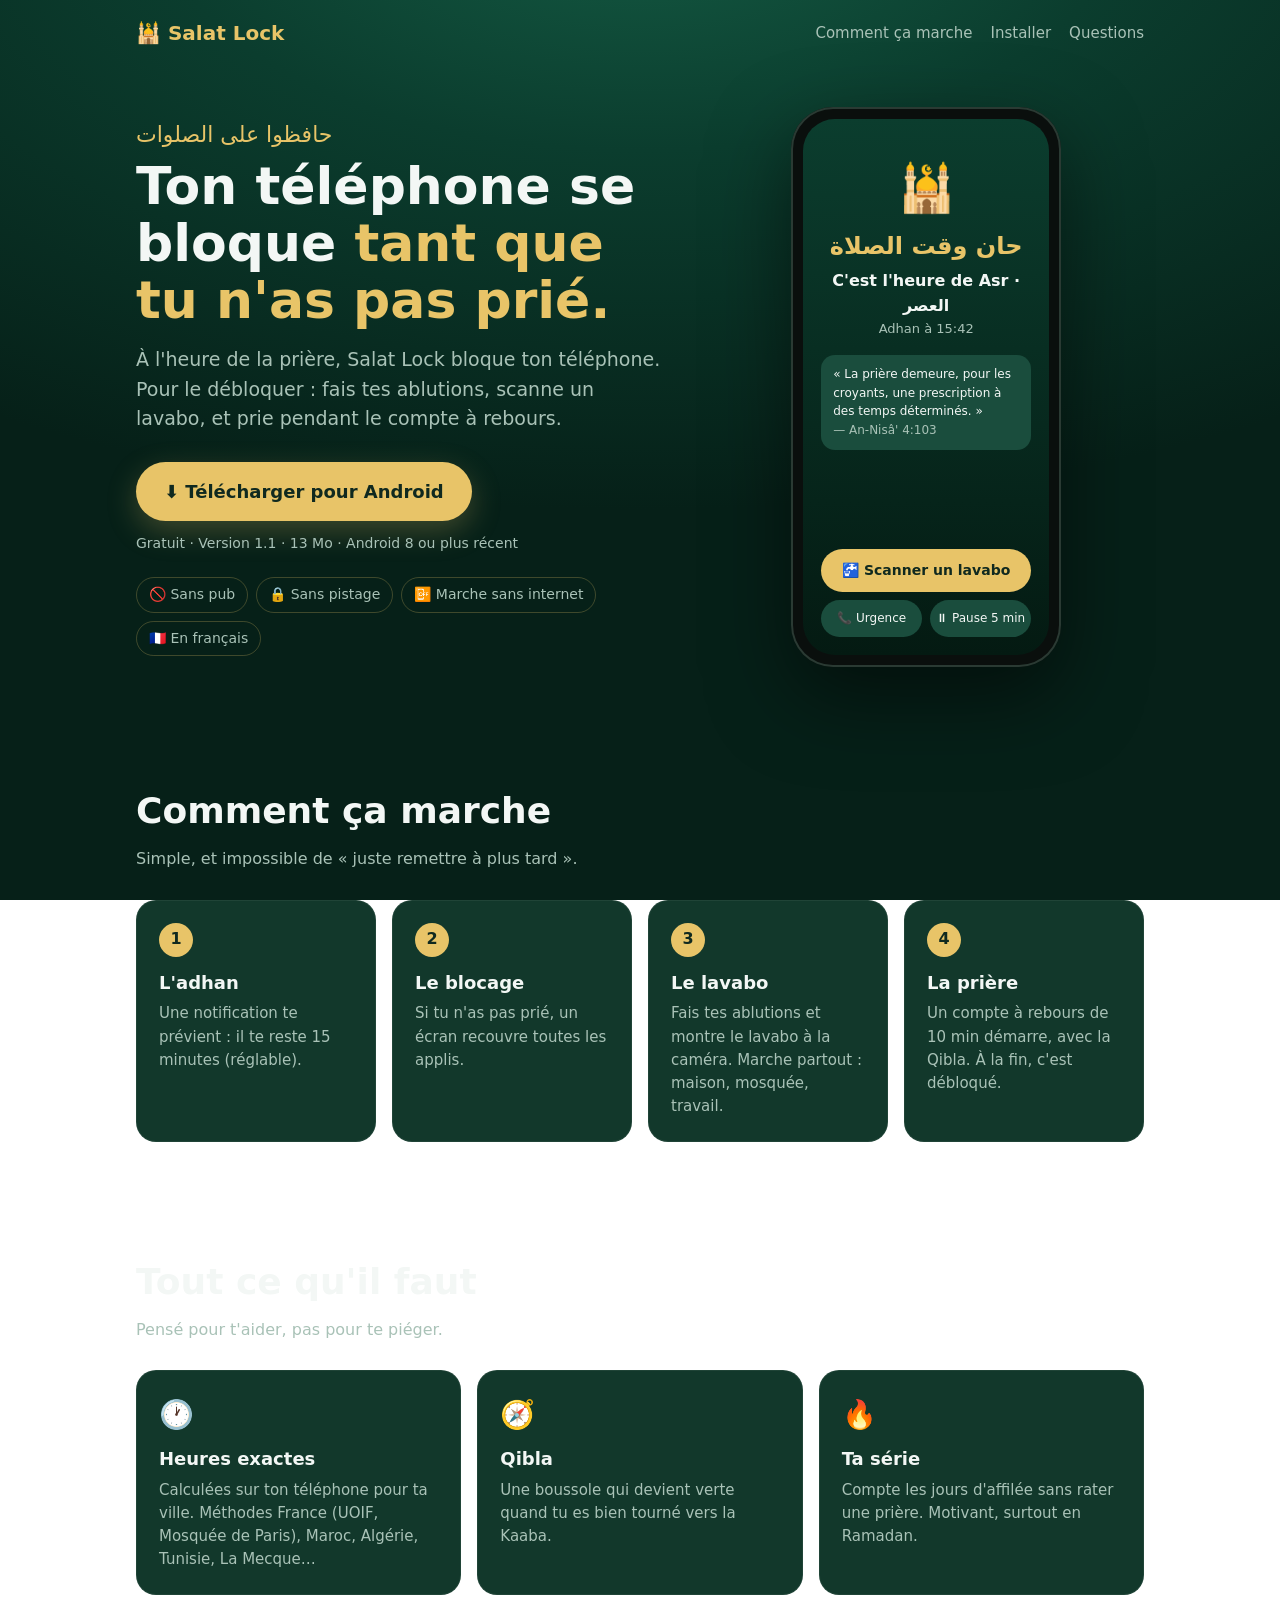
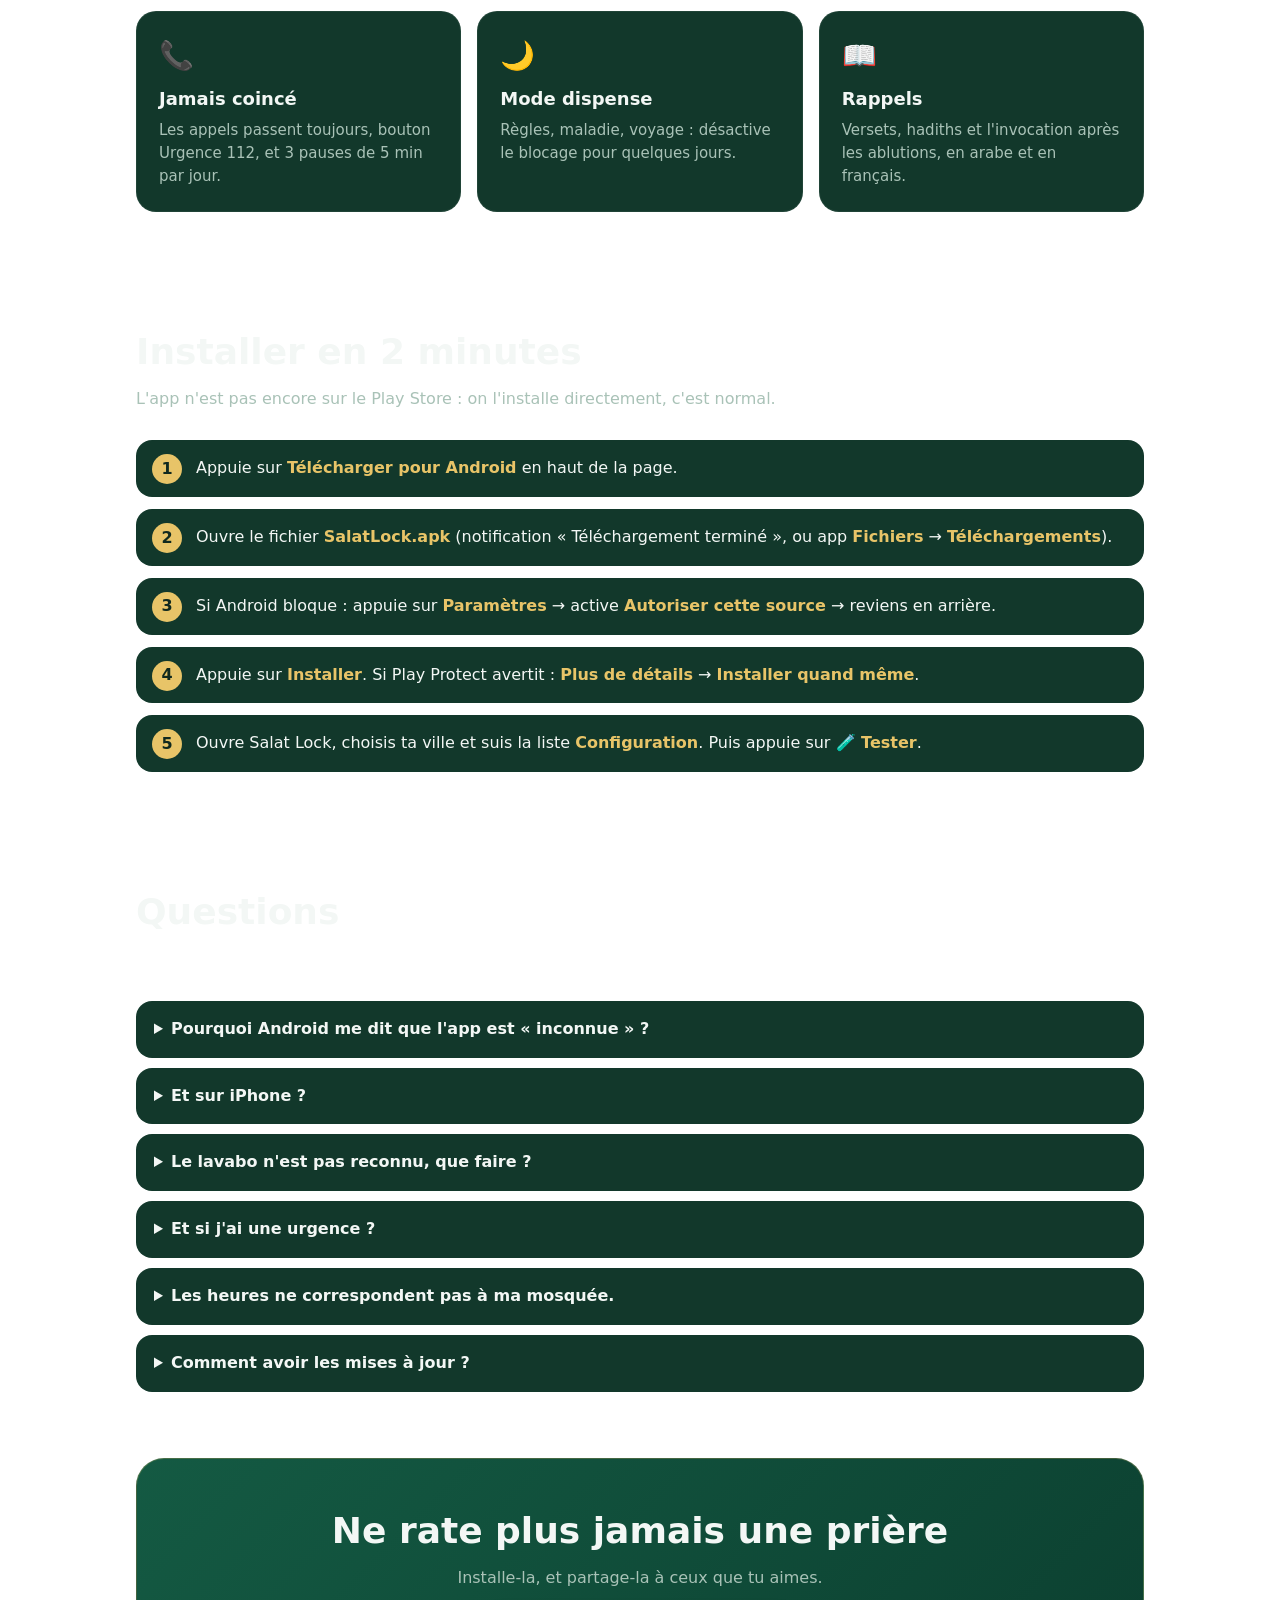
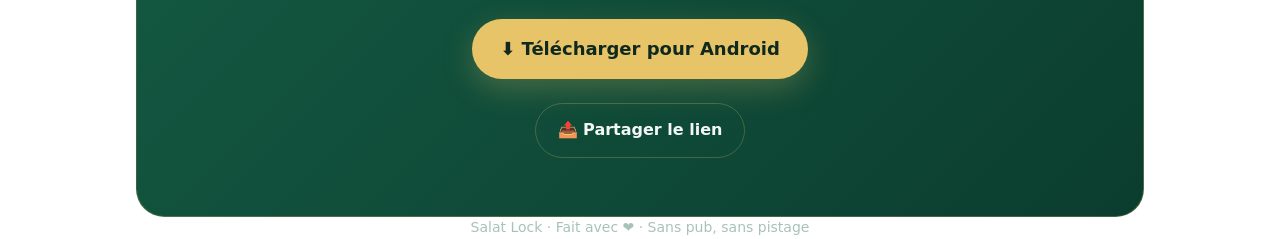
==== docs/index.html @ 30c384b5 "Salat Lock 1.1 : app Android, page de téléchargement, mises à jour Co-Authored-By: Claude Opus 5.5 <" ====
<!doctype html>
<html lang="fr">
<head>
<meta charset="utf-8">
<meta name="viewport" content="width=device-width, initial-scale=1">
<title>Salat Lock</title>
<meta name="description" content="Ton téléphone se bloque tant que tu n'as pas prié. Scanne un lavabo, prie, c'est débloqué. Gratuit, sans pub, sans pistage.">
<meta property="og:title" content="Salat Lock 🕌 — Ne rate plus jamais une prière">
<meta property="og:description" content="Le téléphone se bloque à l'heure de la prière. Pour débloquer : scanne un lavabo, puis prie. Gratuit, sans pub.">
<meta name="theme-color" content="#0B3D2E">
<link rel="icon" href="data:image/svg+xml,<svg xmlns='http://www.w3.org/2000/svg' viewBox='0 0 100 100'><rect width='100' height='100' rx='22' fill='%230B3D2E'/><text x='50' y='70' font-size='60' text-anchor='middle'>🕌</text></svg>">
<style>
  :root {
    --bg: #062018; --bg2: #0B3D2E; --card: #12382B; --gold: #E8C468; --text: #F3F7F5;
    --muted: #A9C2B7; --green: #2E9E6B; --line: rgba(232,196,104,.25);
  }
  * { box-sizing: border-box; }
  html { scroll-behavior: smooth; }
  body {
    margin: 0; font-family: system-ui, -apple-system, "Segoe UI", Roboto, sans-serif;
    background: radial-gradient(1200px 600px at 50% -10%, #145a43 0%, var(--bg2) 40%, var(--bg) 100%) fixed;
    color: var(--text); line-height: 1.55;
  }
  .wrap { max-width: 1040px; margin: 0 auto; padding: 0 16px; }
  header { display: flex; align-items: center; justify-content: space-between; padding: 18px 0; }
  .logo { font-weight: 800; font-size: 20px; color: var(--gold); text-decoration: none; }
  .nav a { color: var(--muted); text-decoration: none; margin-left: 18px; font-size: 15px; }
  .hero { display: grid; grid-template-columns: 1.1fr .9fr; gap: 40px; align-items: center; padding: 40px 0 60px; }
  .ar { font-size: 22px; color: var(--gold); margin: 0 0 6px; }
  h1 { font-size: clamp(32px, 5vw, 52px); line-height: 1.1; margin: 0 0 16px; }
  h1 span { color: var(--gold); }
  .lead { font-size: 19px; color: var(--muted); margin: 0 0 28px; max-width: 34em; }
  .btn {
    display: inline-flex; align-items: center; gap: 10px; background: var(--gold); color: #10291F;
    font-weight: 800; font-size: 18px; padding: 16px 28px; border-radius: 999px; text-decoration: none;
    box-shadow: 0 10px 30px rgba(232,196,104,.25); transition: transform .15s;
  }
  .btn:hover { transform: translateY(-2px); }
  .btn.ghost { background: transparent; color: var(--text); border: 1px solid var(--line); box-shadow: none; font-size: 16px; padding: 14px 22px; }
  .small { font-size: 14px; color: var(--muted); margin-top: 12px; }
  .badges { display: flex; flex-wrap: wrap; gap: 8px; margin-top: 22px; }
  .badge { border: 1px solid var(--line); border-radius: 999px; padding: 6px 12px; font-size: 14px; color: var(--muted); }

  /* Téléphone */
  .phone {
    width: 270px; height: 560px; margin: 0 auto; border-radius: 42px; padding: 12px;
    background: #0a0f0d; box-shadow: 0 30px 80px rgba(0,0,0,.5), inset 0 0 0 2px #2a3a33;
  }
  .screen {
    height: 100%; border-radius: 32px; overflow: hidden; text-align: center; padding: 34px 18px 18px;
    background: linear-gradient(#0B3D2E, #041A12); display: flex; flex-direction: column; align-items: center;
  }
  .screen .em { font-size: 46px; }
  .screen .t1 { color: var(--gold); font-size: 24px; font-weight: 800; margin-top: 4px; }
  .screen .t2 { font-weight: 700; margin-top: 4px; }
  .screen .t3 { color: var(--muted); font-size: 13px; }
  .screen .q { background: #1A4D3D; border-radius: 14px; padding: 10px 12px; font-size: 12px; text-align: left; margin-top: 16px; }
  .screen .b { background: var(--gold); color: #10291F; font-weight: 800; border-radius: 999px; padding: 11px; width: 100%; margin-top: auto; font-size: 14px; }
  .screen .row { display: flex; gap: 8px; width: 100%; margin-top: 8px; }
  .screen .row div { flex: 1; background: #1A4D3D; border-radius: 999px; padding: 9px 0; font-size: 12px; }

  section { padding: 56px 0; }
  h2 { font-size: clamp(26px, 3.5vw, 36px); margin: 0 0 8px; }
  .sub { color: var(--muted); margin: 0 0 28px; }
  .steps { display: grid; grid-template-columns: repeat(4, 1fr); gap: 16px; }
  .card { background: var(--card); border: 1px solid rgba(255,255,255,.06); border-radius: 20px; padding: 22px; }
  .card .n { width: 34px; height: 34px; border-radius: 50%; background: var(--gold); color: #10291F; font-weight: 800; display: grid; place-items: center; margin-bottom: 12px; }
  .card h3 { margin: 0 0 6px; font-size: 18px; }
  .card p { margin: 0; color: var(--muted); font-size: 15px; }
  .feats { display: grid; grid-template-columns: repeat(3, 1fr); gap: 16px; }
  .feats .ic { font-size: 28px; margin-bottom: 8px; }
  ol.install { counter-reset: s; list-style: none; padding: 0; margin: 0; display: grid; gap: 12px; }
  ol.install li { counter-increment: s; background: var(--card); border-radius: 16px; padding: 16px 18px 16px 60px; position: relative; }
  ol.install li::before { content: counter(s); position: absolute; left: 16px; top: 14px; width: 30px; height: 30px; border-radius: 50%; background: var(--gold); color: #10291F; font-weight: 800; display: grid; place-items: center; }
  ol.install b { color: var(--gold); }
  details { background: var(--card); border-radius: 16px; padding: 16px 18px; margin-bottom: 10px; }
  summary { cursor: pointer; font-weight: 700; }
  details p { color: var(--muted); margin: 10px 0 0; }
  .cta { text-align: center; background: linear-gradient(135deg, #145a43, #0B3D2E); border: 1px solid var(--line); border-radius: 28px; padding: 44px 20px; }
  footer { text-align: center; color: var(--muted); font-size: 14px; padding: 30px 0 50px; }
  footer a { color: var(--muted); }

  @media (max-width: 860px) {
    .hero { grid-template-columns: 1fr; text-align: center; padding-top: 16px; }
    .lead { margin-left: auto; margin-right: auto; }
    .badges { justify-content: center; }
    .steps { grid-template-columns: 1fr 1fr; }
    .feats { grid-template-columns: 1fr; }
    .nav { display: none; }
  }
  @media (max-width: 480px) { .steps { grid-template-columns: 1fr; } .btn { width: 100%; justify-content: center; } }
</style>
</head>
<body>
<div class="wrap">
  <header>
    <a class="logo" href="#">🕌 Salat Lock</a>
    <nav class="nav"><a href="#comment">Comment ça marche</a><a href="#installer">Installer</a><a href="#faq">Questions</a></nav>
  </header>

  <div class="hero">
    <div>
      <p class="ar">حافظوا على الصلوات</p>
      <h1>Ton téléphone se bloque <span>tant que tu n'as pas prié.</span></h1>
      <p class="lead">À l'heure de la prière, Salat Lock bloque ton téléphone. Pour le débloquer : fais tes ablutions, scanne un lavabo, et prie pendant le compte à rebours.</p>
      <a class="btn" href="SalatLock.apk" download id="dl">⬇️ Télécharger pour Android</a>
      <p class="small">Gratuit · <span id="ver">Version 1.1</span> · 13 Mo · Android 8 ou plus récent</p>
      <div class="badges">
        <span class="badge">🚫 Sans pub</span><span class="badge">🔒 Sans pistage</span>
        <span class="badge">📴 Marche sans internet</span><span class="badge">🇫🇷 En français</span>
      </div>
    </div>
    <div class="phone" aria-hidden="true">
      <div class="screen">
        <div class="em">🕌</div>
        <div class="t1">حان وقت الصلاة</div>
        <div class="t2">C'est l'heure de Asr · العصر</div>
        <div class="t3">Adhan à 15:42</div>
        <div class="q">« La prière demeure, pour les croyants, une prescription à des temps déterminés. »<br><span style="color:#A9C2B7">— An-Nisâ' 4:103</span></div>
        <div class="b">🚰 Scanner un lavabo</div>
        <div class="row"><div>📞 Urgence</div><div>⏸ Pause 5 min</div></div>
      </div>
    </div>
  </div>
</div>

<section id="comment">
  <div class="wrap">
    <h2>Comment ça marche</h2>
    <p class="sub">Simple, et impossible de « juste remettre à plus tard ».</p>
    <div class="steps">
      <div class="card"><div class="n">1</div><h3>L'adhan</h3><p>Une notification te prévient : il te reste 15 minutes (réglable).</p></div>
      <div class="card"><div class="n">2</div><h3>Le blocage</h3><p>Si tu n'as pas prié, un écran recouvre toutes les applis.</p></div>
      <div class="card"><div class="n">3</div><h3>Le lavabo</h3><p>Fais tes ablutions et montre le lavabo à la caméra. Marche partout : maison, mosquée, travail.</p></div>
      <div class="card"><div class="n">4</div><h3>La prière</h3><p>Un compte à rebours de 10 min démarre, avec la Qibla. À la fin, c'est débloqué.</p></div>
    </div>
  </div>
</section>

<section>
  <div class="wrap">
    <h2>Tout ce qu'il faut</h2>
    <p class="sub">Pensé pour t'aider, pas pour te piéger.</p>
    <div class="feats">
      <div class="card"><div class="ic">🕐</div><h3>Heures exactes</h3><p>Calculées sur ton téléphone pour ta ville. Méthodes France (UOIF, Mosquée de Paris), Maroc, Algérie, Tunisie, La Mecque…</p></div>
      <div class="card"><div class="ic">🧭</div><h3>Qibla</h3><p>Une boussole qui devient verte quand tu es bien tourné vers la Kaaba.</p></div>
      <div class="card"><div class="ic">🔥</div><h3>Ta série</h3><p>Compte les jours d'affilée sans rater une prière. Motivant, surtout en Ramadan.</p></div>
      <div class="card"><div class="ic">📞</div><h3>Jamais coincé</h3><p>Les appels passent toujours, bouton Urgence 112, et 3 pauses de 5 min par jour.</p></div>
      <div class="card"><div class="ic">🌙</div><h3>Mode dispense</h3><p>Règles, maladie, voyage : désactive le blocage pour quelques jours.</p></div>
      <div class="card"><div class="ic">📖</div><h3>Rappels</h3><p>Versets, hadiths et l'invocation après les ablutions, en arabe et en français.</p></div>
    </div>
  </div>
</section>

<section id="installer">
  <div class="wrap">
    <h2>Installer en 2 minutes</h2>
    <p class="sub">L'app n'est pas encore sur le Play Store : on l'installe directement, c'est normal.</p>
    <ol class="install">
      <li>Appuie sur <b>Télécharger pour Android</b> en haut de la page.</li>
      <li>Ouvre le fichier <b>SalatLock.apk</b> (notification « Téléchargement terminé », ou app <b>Fichiers</b> → <b>Téléchargements</b>).</li>
      <li>Si Android bloque : appuie sur <b>Paramètres</b> → active <b>Autoriser cette source</b> → reviens en arrière.</li>
      <li>Appuie sur <b>Installer</b>. Si Play Protect avertit : <b>Plus de détails</b> → <b>Installer quand même</b>.</li>
      <li>Ouvre Salat Lock, choisis ta ville et suis la liste <b>Configuration</b>. Puis appuie sur <b>🧪 Tester</b>.</li>
    </ol>
  </div>
</section>

<section id="faq">
  <div class="wrap">
    <h2>Questions</h2>
    <p class="sub">&nbsp;</p>
    <details><summary>Pourquoi Android me dit que l'app est « inconnue » ?</summary><p>Parce qu'elle ne vient pas du Play Store. Android affiche ce message pour toutes les apps installées comme ça. Salat Lock ne contient ni pub ni pistage et fonctionne sans internet.</p></details>
    <details><summary>Et sur iPhone ?</summary><p>Pas encore. Apple ne permet pas ce type de blocage gratuitement ; une version iPhone arrive bientôt, in shaa Allah.</p></details>
    <details><summary>Le lavabo n'est pas reconnu, que faire ?</summary><p>Recule un peu pour avoir tout le lavabo dans le cadre, avec de la lumière. Tu peux aussi monter la sensibilité dans les Réglages.</p></details>
    <details><summary>Et si j'ai une urgence ?</summary><p>Les appels entrants ne sont jamais bloqués, le bouton Urgence appelle le 112, et tu as 3 pauses de 5 minutes par jour.</p></details>
    <details><summary>Les heures ne correspondent pas à ma mosquée.</summary><p>Dans Réglages, change la méthode de calcul (par exemple UOIF 12° ou Mosquée de Paris en France, Habous au Maroc).</p></details>
    <details><summary>Comment avoir les mises à jour ?</summary><p>L'app te prévient toute seule quand une nouvelle version est disponible. Elle s'installe par-dessus, tes réglages et ta série sont gardés.</p></details>
  </div>
</section>

<div class="wrap">
  <div class="cta">
    <h2>Ne rate plus jamais une prière</h2>
    <p class="sub">Installe-la, et partage-la à ceux que tu aimes.</p>
    <a class="btn" href="SalatLock.apk" download>⬇️ Télécharger pour Android</a>
    <p class="small"><a class="btn ghost" href="#" id="share" style="margin-top:12px">📤 Partager le lien</a></p>
  </div>
</div>

<footer class="wrap">Salat Lock · Fait avec ❤️ · Sans pub, sans pistage</footer>

<script>
  // Affiche la version publiée et active le bouton de partage.
  fetch('version.json?t=' + Date.now()).then(r => r.json()).then(v => {
    document.getElementById('ver').textContent = 'Version ' + v.versionName;
  }).catch(() => {});
  document.getElementById('share').addEventListener('click', e => {
    e.preventDefault();
    const data = { title: 'Salat Lock', text: "Le téléphone se bloque tant que tu n'as pas prié 🕌 Gratuit, sans pub :", url: location.href.split('#')[0] };
    if (navigator.share) navigator.share(data).catch(() => {});
    else { navigator.clipboard.writeText(data.url); e.target.textContent = '✅ Lien copié'; }
  });
</script>
</body>
</html>
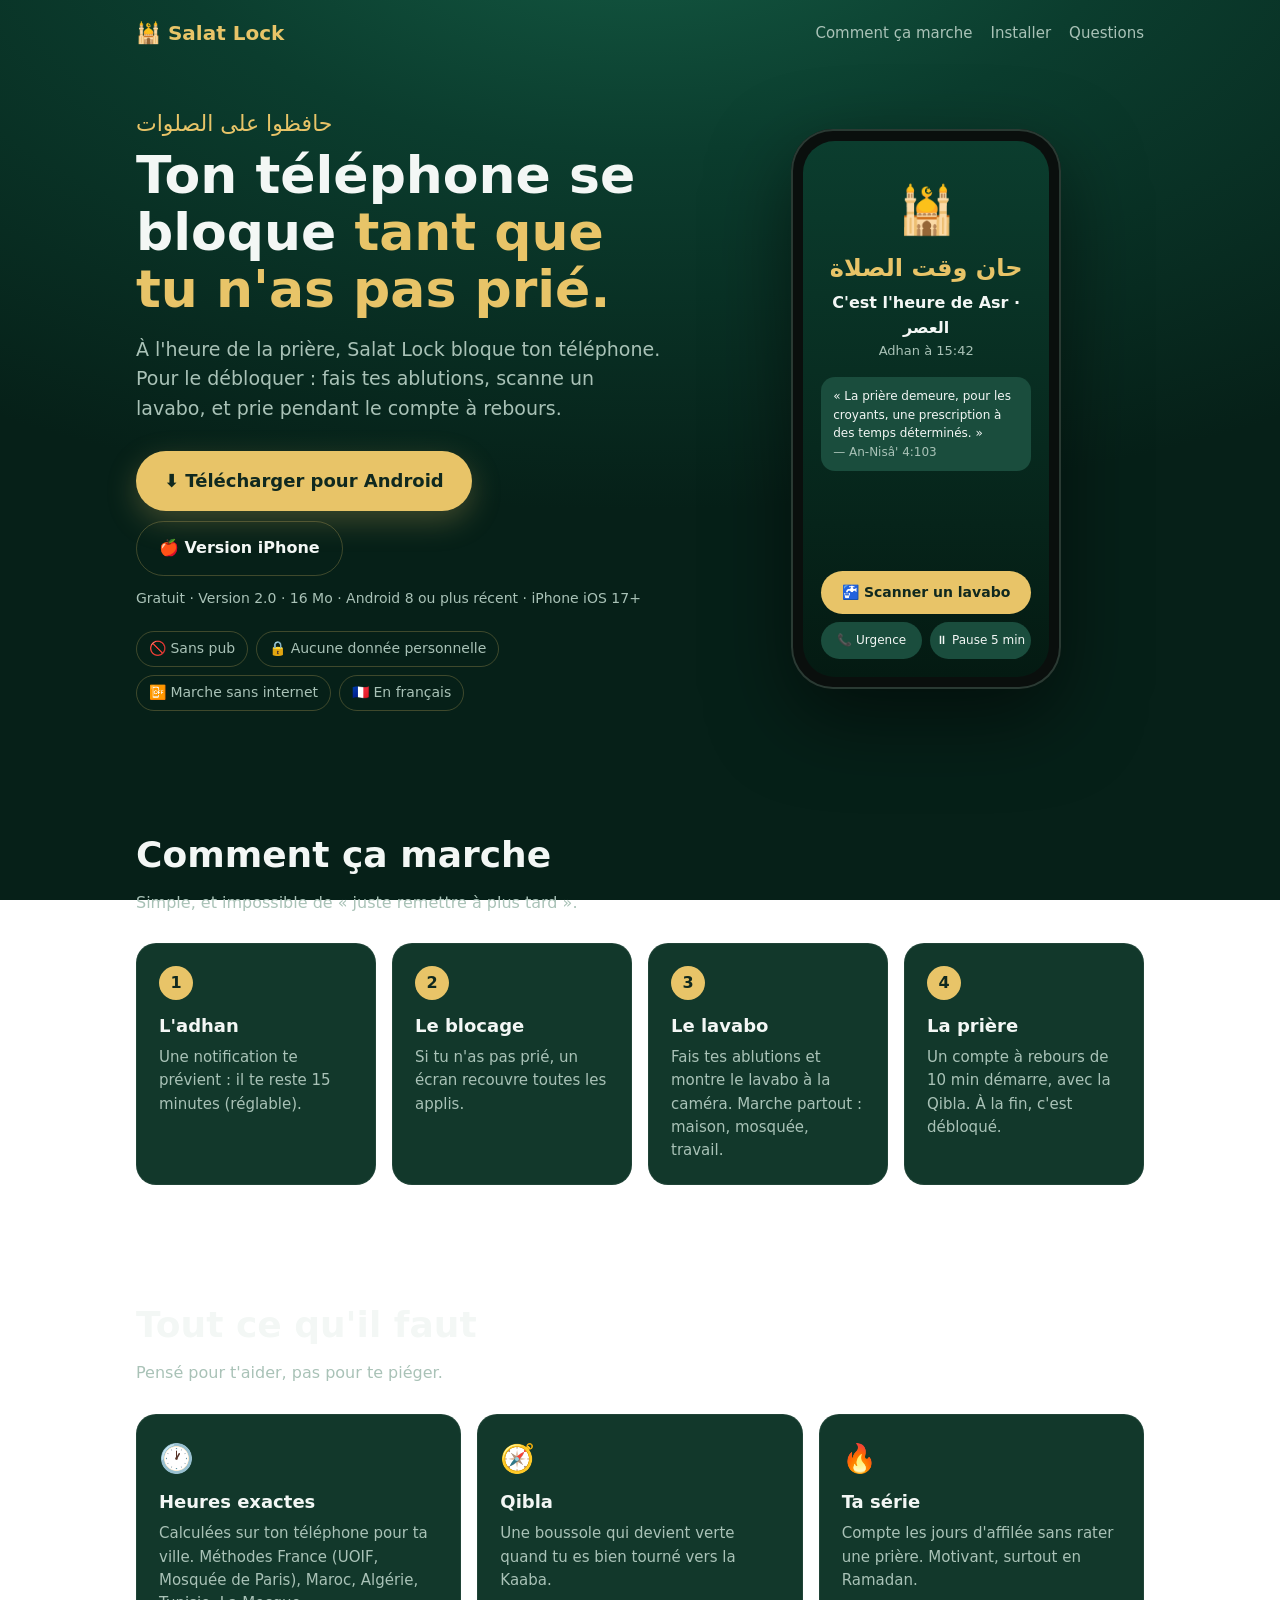
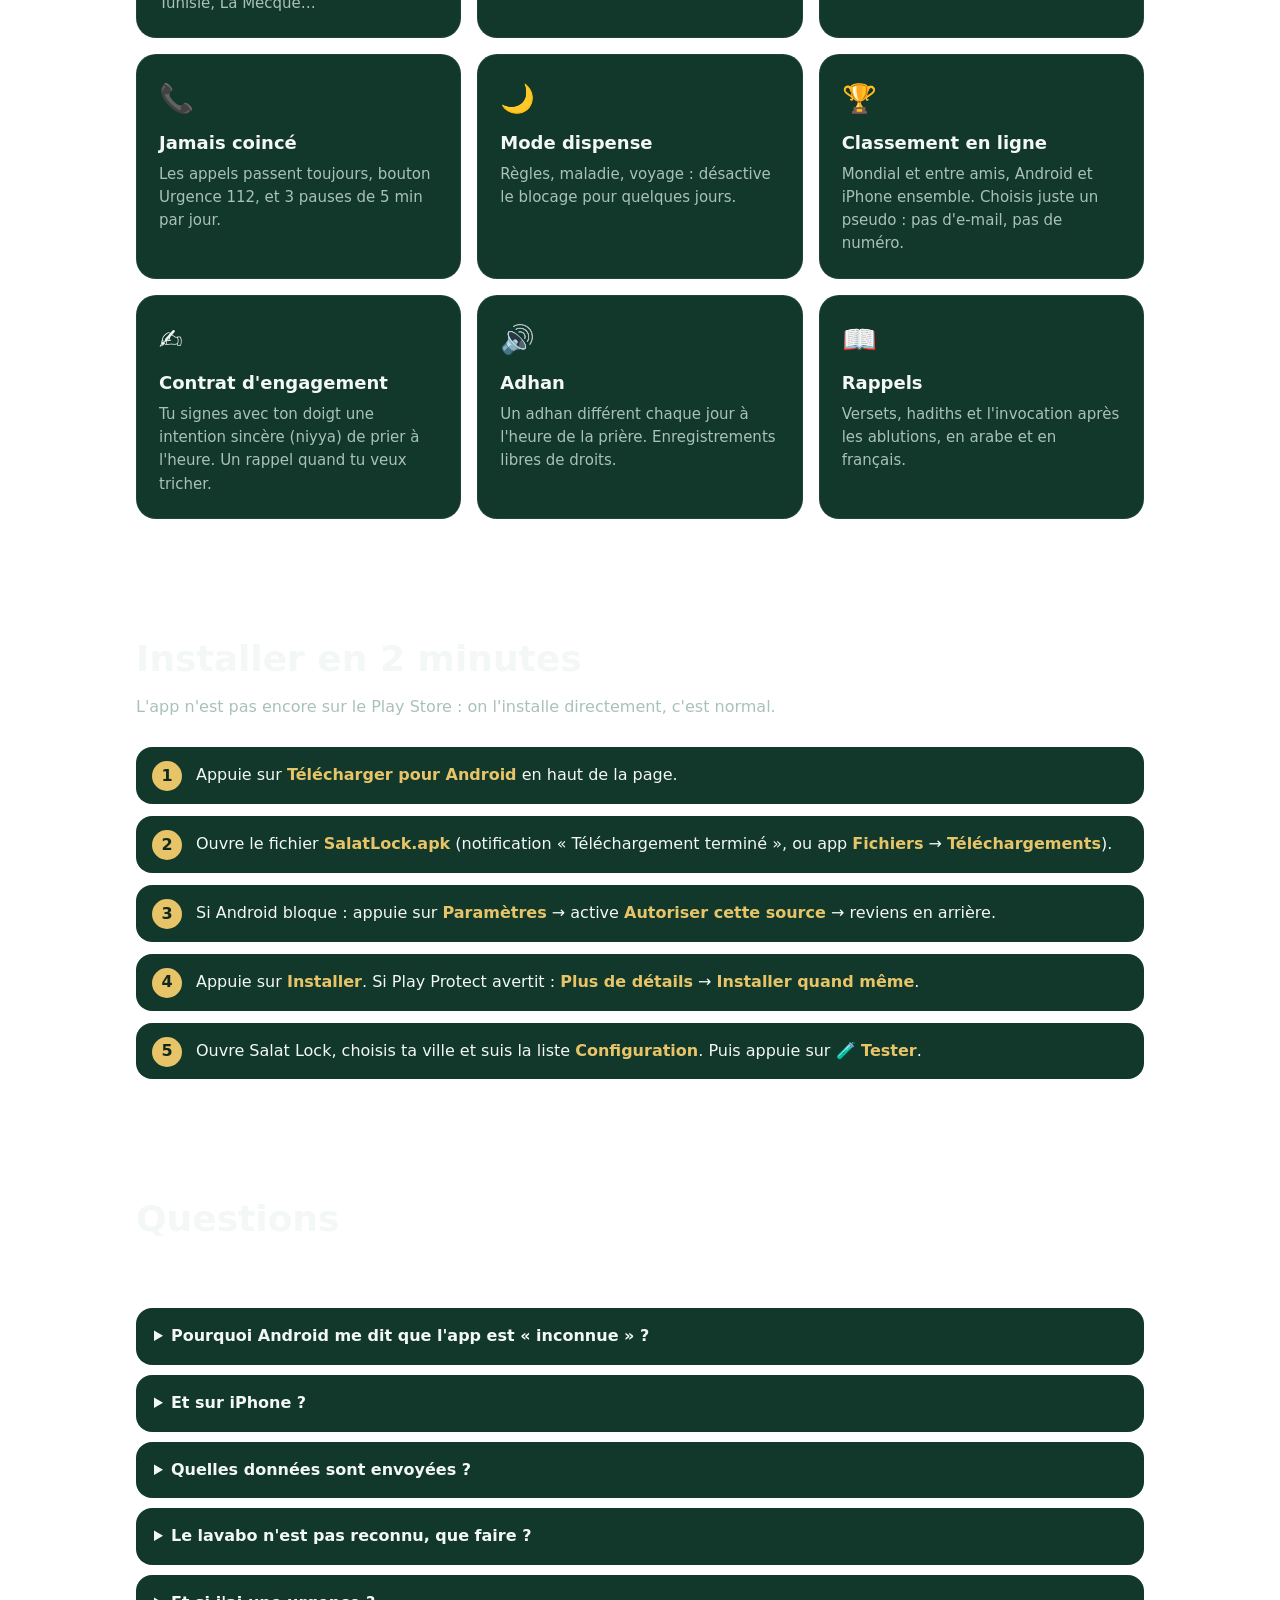
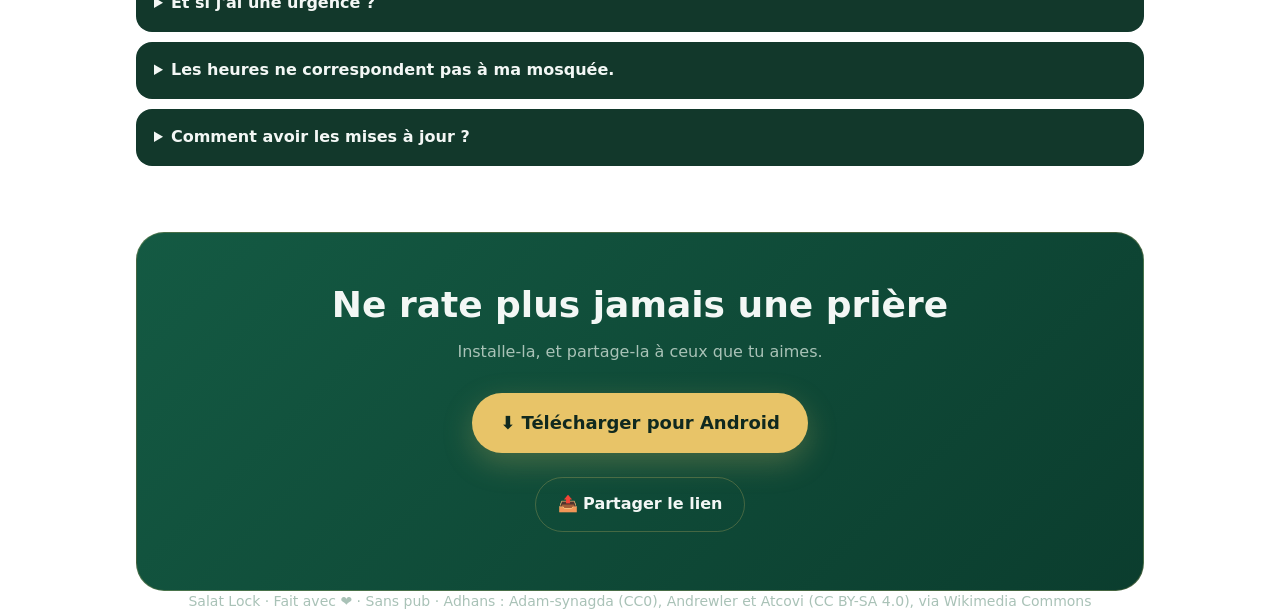
==== commit 5417cec3: "Publication 2.0 (prête, à fusionner après test) : APK 2.0, version.json, page iPhone et confidential" ====
--- a/docs/index.html
+++ b/docs/index.html
@@ -104,9 +104,10 @@
       <h1>Ton téléphone se bloque <span>tant que tu n'as pas prié.</span></h1>
       <p class="lead">À l'heure de la prière, Salat Lock bloque ton téléphone. Pour le débloquer : fais tes ablutions, scanne un lavabo, et prie pendant le compte à rebours.</p>
       <a class="btn" href="SalatLock.apk" download id="dl">⬇️ Télécharger pour Android</a>
-      <p class="small">Gratuit · <span id="ver">Version 1.1</span> · 13 Mo · Android 8 ou plus récent</p>
+      <a class="btn ghost" href="app/" style="margin-top:10px">🍎 Version iPhone</a>
+      <p class="small">Gratuit · <span id="ver">Version 2.0</span> · 16 Mo · Android 8 ou plus récent · iPhone iOS 17+</p>
       <div class="badges">
-        <span class="badge">🚫 Sans pub</span><span class="badge">🔒 Sans pistage</span>
+        <span class="badge">🚫 Sans pub</span><span class="badge">🔒 Aucune donnée personnelle</span>
         <span class="badge">📴 Marche sans internet</span><span class="badge">🇫🇷 En français</span>
       </div>
     </div>
@@ -147,6 +148,9 @@
       <div class="card"><div class="ic">🔥</div><h3>Ta série</h3><p>Compte les jours d'affilée sans rater une prière. Motivant, surtout en Ramadan.</p></div>
       <div class="card"><div class="ic">📞</div><h3>Jamais coincé</h3><p>Les appels passent toujours, bouton Urgence 112, et 3 pauses de 5 min par jour.</p></div>
       <div class="card"><div class="ic">🌙</div><h3>Mode dispense</h3><p>Règles, maladie, voyage : désactive le blocage pour quelques jours.</p></div>
+      <div class="card"><div class="ic">🏆</div><h3>Classement en ligne</h3><p>Mondial et entre amis, Android et iPhone ensemble. Choisis juste un pseudo : pas d'e-mail, pas de numéro.</p></div>
+      <div class="card"><div class="ic">✍️</div><h3>Contrat d'engagement</h3><p>Tu signes avec ton doigt une intention sincère (niyya) de prier à l'heure. Un rappel quand tu veux tricher.</p></div>
+      <div class="card"><div class="ic">🔊</div><h3>Adhan</h3><p>Un adhan différent chaque jour à l'heure de la prière. Enregistrements libres de droits.</p></div>
       <div class="card"><div class="ic">📖</div><h3>Rappels</h3><p>Versets, hadiths et l'invocation après les ablutions, en arabe et en français.</p></div>
     </div>
   </div>
@@ -171,7 +175,8 @@
     <h2>Questions</h2>
     <p class="sub">&nbsp;</p>
     <details><summary>Pourquoi Android me dit que l'app est « inconnue » ?</summary><p>Parce qu'elle ne vient pas du Play Store. Android affiche ce message pour toutes les apps installées comme ça. Salat Lock ne contient ni pub ni pistage et fonctionne sans internet.</p></details>
-    <details><summary>Et sur iPhone ?</summary><p>Pas encore. Apple ne permet pas ce type de blocage gratuitement ; une version iPhone arrive bientôt, in shaa Allah.</p></details>
+    <details><summary>Et sur iPhone ?</summary><p>Oui ! Ouvre <a href="app/" style="color:var(--gold)">la version iPhone</a> dans Safari, ajoute-la à l'écran d'accueil (Partager → « Sur l'écran d'accueil »), puis suis le guide pour créer le Raccourci (5 minutes). Le Raccourci t'envoie sur Salat Lock quand tu ouvres TikTok, Instagram… à l'heure de la prière.</p></details>
+    <details><summary>Quelles données sont envoyées ?</summary><p>Aucune donnée personnelle. Un compteur anonyme d'installations (un code au hasard). Si tu rejoins le classement : ton pseudo, ta série et ton nombre de prières. Sur iPhone, tes horaires de prière avec un code au hasard, pour que le Raccourci sache quand bloquer. Pas de nom, pas d'e-mail, pas de numéro, pas de pub.</p></details>
     <details><summary>Le lavabo n'est pas reconnu, que faire ?</summary><p>Recule un peu pour avoir tout le lavabo dans le cadre, avec de la lumière. Tu peux aussi monter la sensibilité dans les Réglages.</p></details>
     <details><summary>Et si j'ai une urgence ?</summary><p>Les appels entrants ne sont jamais bloqués, le bouton Urgence appelle le 112, et tu as 3 pauses de 5 minutes par jour.</p></details>
     <details><summary>Les heures ne correspondent pas à ma mosquée.</summary><p>Dans Réglages, change la méthode de calcul (par exemple UOIF 12° ou Mosquée de Paris en France, Habous au Maroc).</p></details>
@@ -188,7 +193,7 @@
   </div>
 </div>
 
-<footer class="wrap">Salat Lock · Fait avec ❤️ · Sans pub, sans pistage</footer>
+<footer class="wrap">Salat Lock · Fait avec ❤️ · Sans pub · Adhans : Adam-synagda (CC0), Andrewler et Atcovi (CC BY-SA 4.0), via Wikimedia Commons</footer>
 
 <script>
   // Affiche la version publiée et active le bouton de partage.
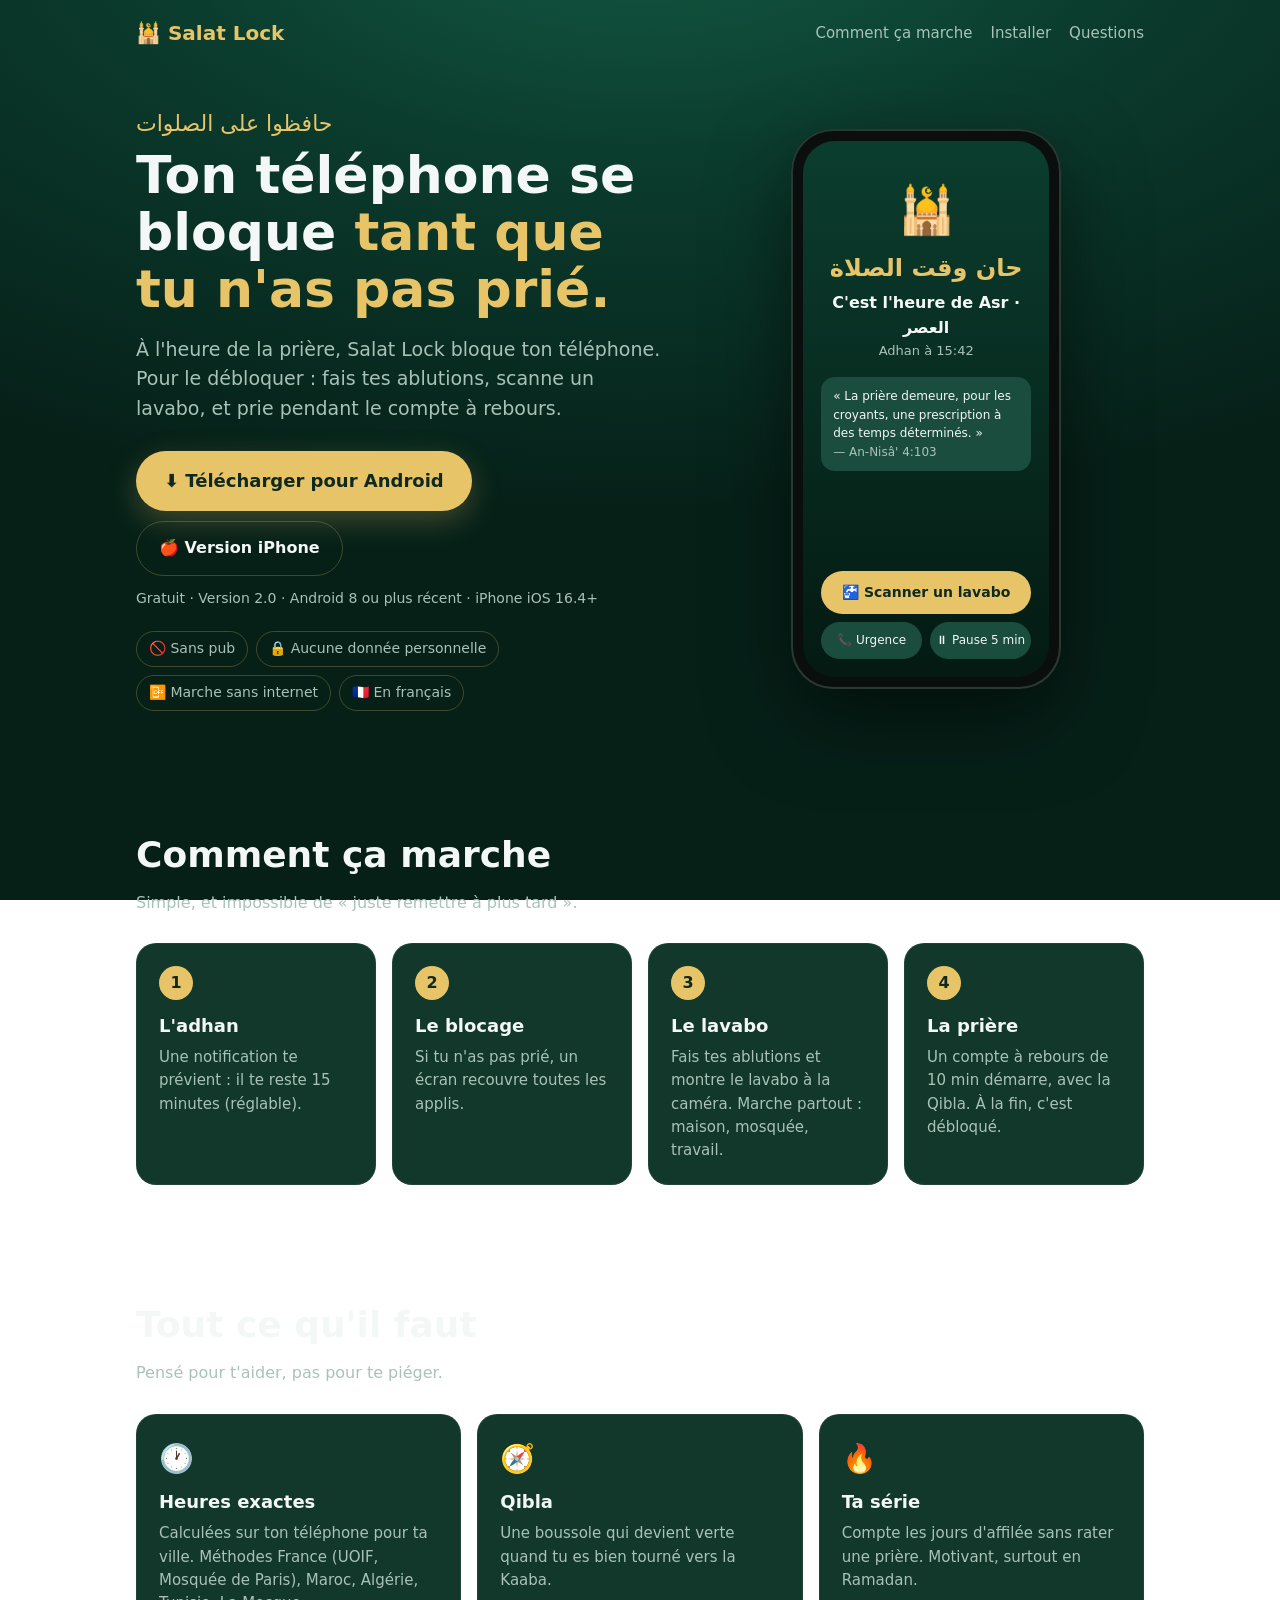
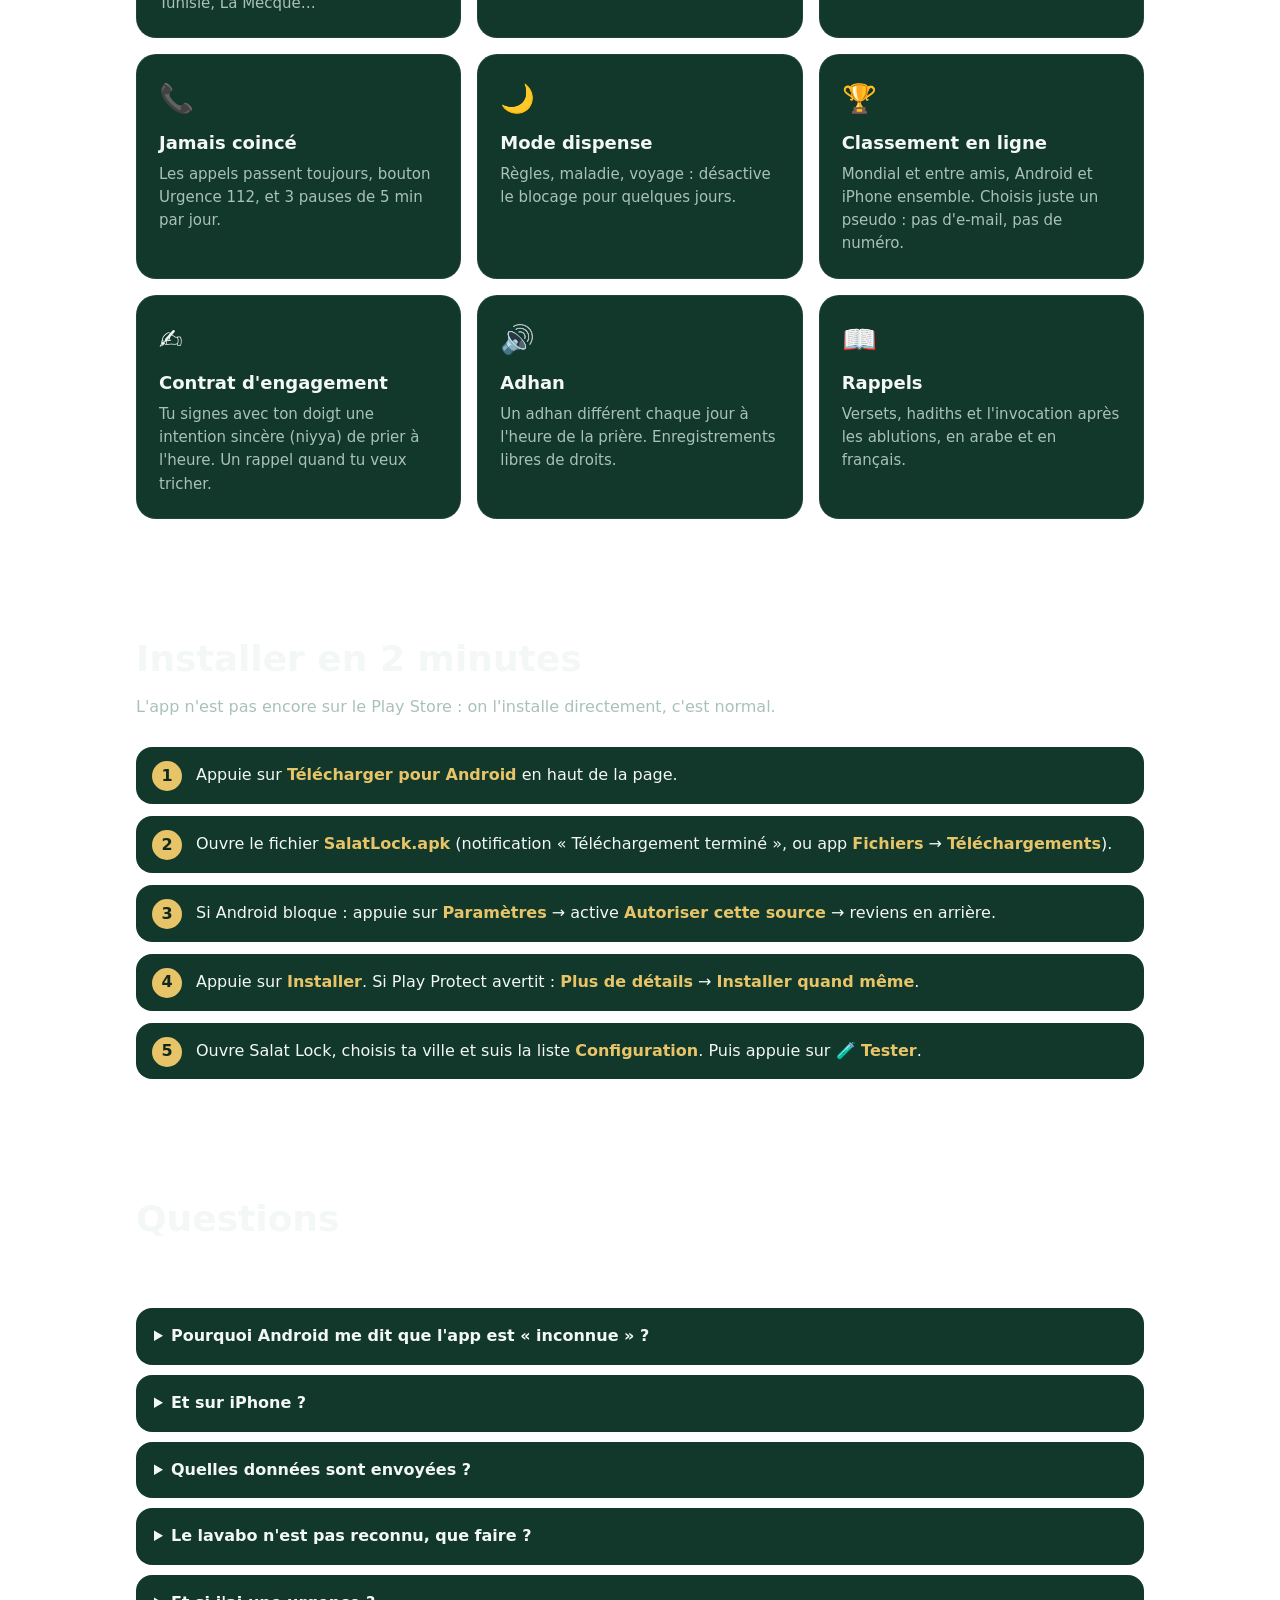
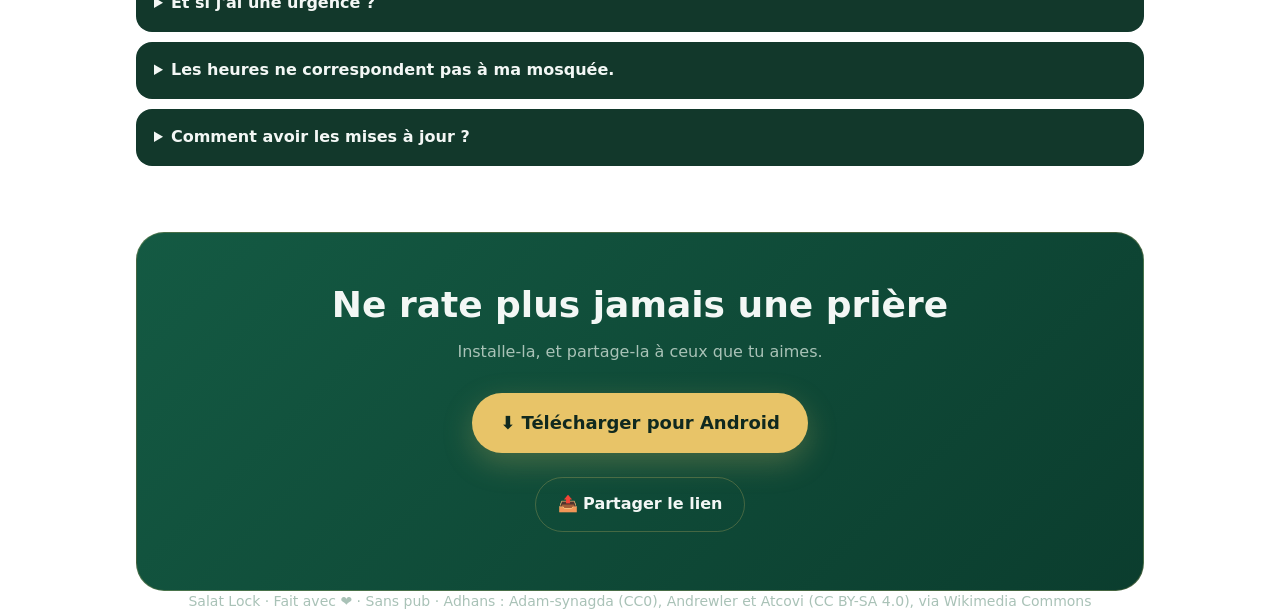
==== commit 5bfc3692: "Publication de Salat Lock 2.0 (Android + iPhone) - APK 2.0 principal + version.json : les utilisateu" ====
--- a/docs/index.html
+++ b/docs/index.html
@@ -103,9 +103,17 @@
       <p class="ar">حافظوا على الصلوات</p>
       <h1>Ton téléphone se bloque <span>tant que tu n'as pas prié.</span></h1>
       <p class="lead">À l'heure de la prière, Salat Lock bloque ton téléphone. Pour le débloquer : fais tes ablutions, scanne un lavabo, et prie pendant le compte à rebours.</p>
+      <div id="ios" style="display:none">
+        <a class="btn" href="app/">🍎 Installer sur iPhone</a>
+        <ol class="small" style="text-align:left;margin:14px auto 0;max-width:30em;padding-left:22px;line-height:1.7">
+          <li>Ouvre ce lien dans <b>Safari</b></li>
+          <li>Appuie sur <b>Partager</b> (carré avec une flèche ⬆️)</li>
+          <li>Choisis <b>« Sur l'écran d'accueil »</b>, puis ouvre l'app depuis l'icône</li>
+        </ol>
+      </div>
       <a class="btn" href="SalatLock.apk" download id="dl">⬇️ Télécharger pour Android</a>
-      <a class="btn ghost" href="app/" style="margin-top:10px">🍎 Version iPhone</a>
-      <p class="small">Gratuit · <span id="ver">Version 2.0</span> · 16 Mo · Android 8 ou plus récent · iPhone iOS 17+</p>
+      <a class="btn ghost" href="app/" style="margin-top:10px" id="iosalt">🍎 Version iPhone</a>
+      <p class="small">Gratuit · <span id="ver">Version 2.0</span> · Android 8 ou plus récent · iPhone iOS 16.4+</p>
       <div class="badges">
         <span class="badge">🚫 Sans pub</span><span class="badge">🔒 Aucune donnée personnelle</span>
         <span class="badge">📴 Marche sans internet</span><span class="badge">🇫🇷 En français</span>
@@ -196,6 +204,14 @@
 <footer class="wrap">Salat Lock · Fait avec ❤️ · Sans pub · Adhans : Adam-synagda (CC0), Andrewler et Atcovi (CC BY-SA 4.0), via Wikimedia Commons</footer>
 
 <script>
+  // iPhone / iPad : on met en avant l'installation iPhone.
+  const isIOS = /iPhone|iPad|iPod/.test(navigator.userAgent) || (navigator.platform === 'MacIntel' && navigator.maxTouchPoints > 1);
+  if (isIOS) {
+    document.getElementById('ios').style.display = 'block';
+    const dl = document.getElementById('dl'); dl.classList.add('ghost'); dl.style.marginTop = '12px'; dl.textContent = '🤖 Version Android';
+    document.getElementById('iosalt').style.display = 'none';
+    document.querySelectorAll('.cta a.btn[download]').forEach(a => { a.href = 'app/'; a.removeAttribute('download'); a.textContent = '🍎 Installer sur iPhone'; });
+  }
   // Affiche la version publiée et active le bouton de partage.
   fetch('version.json?t=' + Date.now()).then(r => r.json()).then(v => {
     document.getElementById('ver').textContent = 'Version ' + v.versionName;
